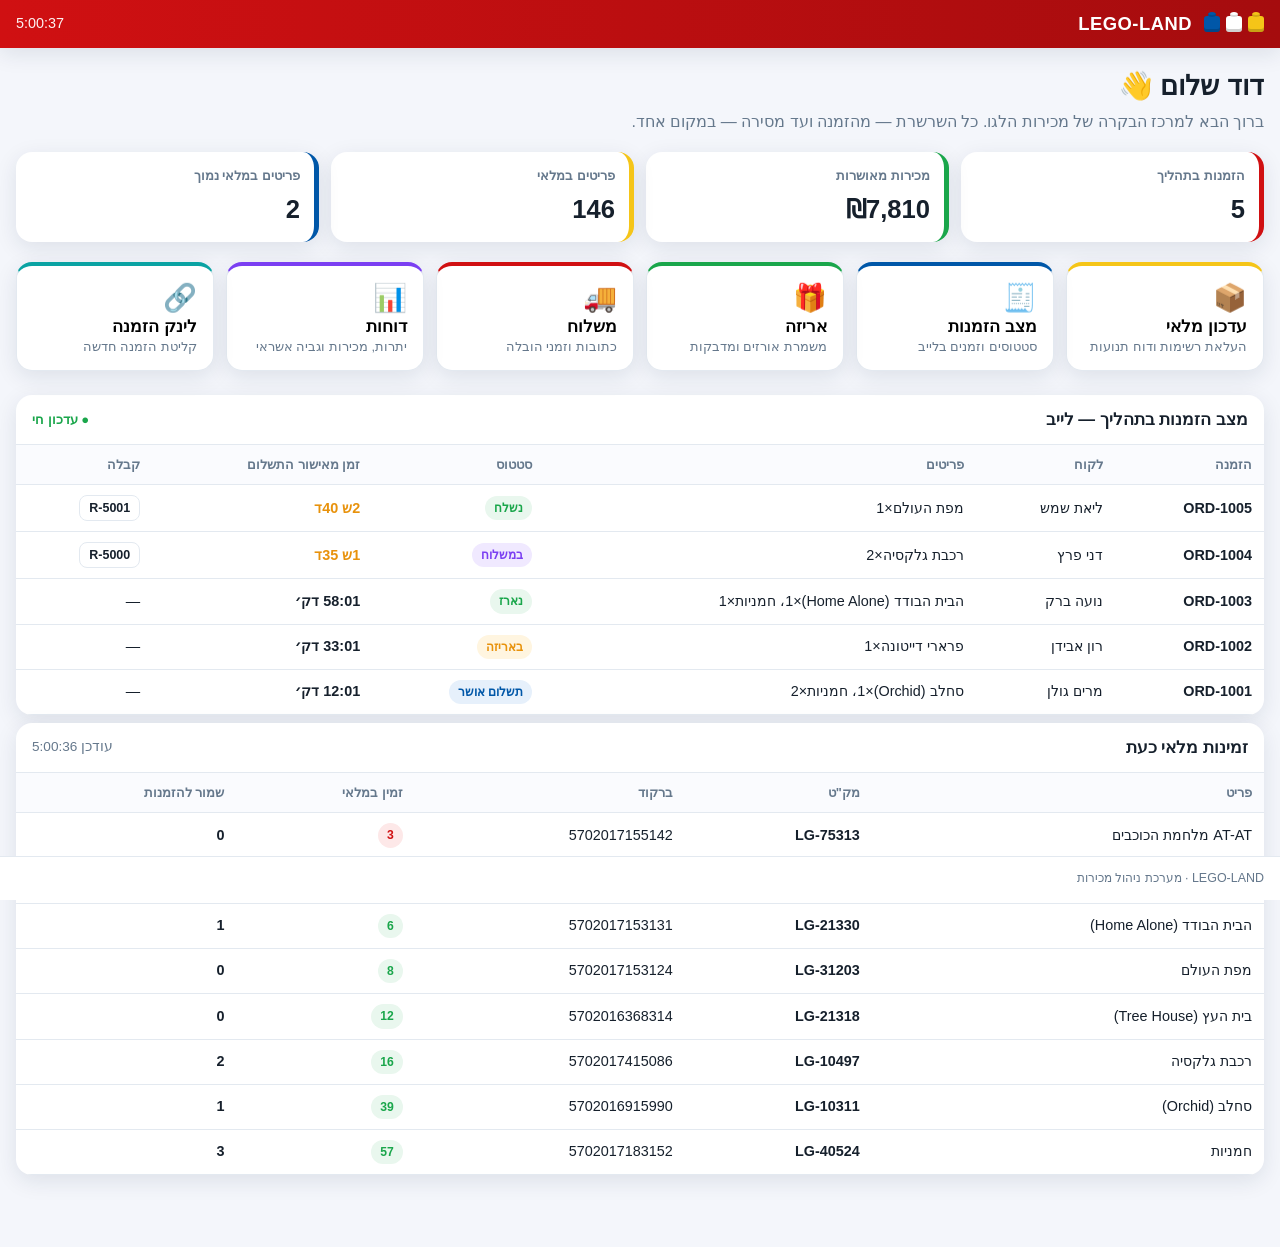
==== index.html @ 27aa3edf "Build LEGO-LAND sales management PWA Full sales-chain dashboard linking inventory, billing, packing " ====
<!DOCTYPE html>
<html lang="he" dir="rtl">
<head>
  <meta charset="UTF-8" />
  <meta name="viewport" content="width=device-width, initial-scale=1.0, viewport-fit=cover" />
  <meta name="theme-color" content="#d01012" />
  <meta name="description" content="מערכת ניהול מכירות לגו – מלאי, חיוב, אריזה, משלוח ודוחות" />
  <title>LEGO-LAND · ניהול מכירות</title>

  <!-- PWA -->
  <link rel="manifest" href="manifest.webmanifest" />
  <link rel="icon" type="image/svg+xml" href="icons/icon.svg" />
  <link rel="apple-touch-icon" href="icons/icon-180.png" />
  <meta name="apple-mobile-web-app-capable" content="yes" />
  <meta name="apple-mobile-web-app-status-bar-style" content="black-translucent" />
  <meta name="apple-mobile-web-app-title" content="LEGO-LAND" />
  <meta name="mobile-web-app-capable" content="yes" />

  <link rel="stylesheet" href="css/styles.css" />
</head>
<body>
  <!-- App bar -->
  <header class="appbar">
    <div class="appbar__brand">
      <span class="brick brick--red"></span>
      <span class="brick brick--yellow"></span>
      <span class="brick brick--blue"></span>
      <h1>LEGO-LAND</h1>
    </div>
    <div class="appbar__right">
      <span id="liveClock" class="clock" aria-live="polite"></span>
      <button id="installBtn" class="btn btn--ghost" hidden>⬇ הורד למסך הבית</button>
    </div>
  </header>

  <!-- Greeting -->
  <section class="greeting" id="greeting">
    <h2 class="greeting__title"><span id="greetUser">דוד</span> שלום 👋</h2>
    <p class="greeting__sub">ברוך הבא למרכז הבקרה של מכירות הלגו. כל השרשרת — מהזמנה ועד מסירה — במקום אחד.</p>
  </section>

  <!-- KPI strip -->
  <section class="kpis" id="kpis"></section>

  <!-- Main navigation buttons -->
  <nav class="tiles" id="mainNav" aria-label="ניווט ראשי">
    <button class="tile tile--inv"     data-view="inventory"><span class="tile__ico">📦</span><span class="tile__t">עדכון מלאי</span><span class="tile__s">העלאת רשימות ודוח תנועות</span></button>
    <button class="tile tile--orders"  data-view="orders"><span class="tile__ico">🧾</span><span class="tile__t">מצב הזמנות</span><span class="tile__s">סטטוסים וזמנים בלייב</span></button>
    <button class="tile tile--pack"    data-view="packing"><span class="tile__ico">🎁</span><span class="tile__t">אריזה</span><span class="tile__s">משמרת אורזים ומדבקות</span></button>
    <button class="tile tile--ship"    data-view="shipping"><span class="tile__ico">🚚</span><span class="tile__t">משלוח</span><span class="tile__s">כתובות וזמני הובלה</span></button>
    <button class="tile tile--rep"     data-view="reports"><span class="tile__ico">📊</span><span class="tile__t">דוחות</span><span class="tile__s">יתרות, מכירות וגביה אשראי</span></button>
    <button class="tile tile--link"    data-view="orderlink"><span class="tile__ico">🔗</span><span class="tile__t">לינק הזמנה</span><span class="tile__s">קליטת הזמנה חדשה</span></button>
  </nav>

  <!-- Live dashboard: orders in process -->
  <section class="panel" id="livePanel">
    <div class="panel__head">
      <h3>מצב הזמנות בתהליך — לייב</h3>
      <span class="dot dot--live">● עדכון חי</span>
    </div>
    <div class="table-wrap">
      <table class="tbl" id="liveOrdersTbl">
        <thead>
          <tr>
            <th>הזמנה</th><th>לקוח</th><th>פריטים</th><th>סטטוס</th>
            <th>זמן מאישור התשלום</th><th>קבלה</th>
          </tr>
        </thead>
        <tbody></tbody>
      </table>
    </div>
  </section>

  <!-- Live dashboard: stock availability -->
  <section class="panel" id="stockPanel">
    <div class="panel__head">
      <h3>זמינות מלאי כעת</h3>
      <span class="muted" id="stockUpdated"></span>
    </div>
    <div class="table-wrap">
      <table class="tbl" id="liveStockTbl">
        <thead>
          <tr><th>פריט</th><th>מק"ט</th><th>ברקוד</th><th>זמין במלאי</th><th>שמור להזמנות</th></tr>
        </thead>
        <tbody></tbody>
      </table>
    </div>
  </section>

  <!-- Generic view modal -->
  <div class="modal" id="modal" hidden>
    <div class="modal__backdrop" data-close></div>
    <div class="modal__card" role="dialog" aria-modal="true">
      <div class="modal__head">
        <h3 id="modalTitle"></h3>
        <button class="modal__x" data-close aria-label="סגירה">✕</button>
      </div>
      <div class="modal__body" id="modalBody"></div>
    </div>
  </div>

  <!-- Toast -->
  <div class="toast" id="toast" hidden></div>

  <footer class="foot">
    <span>LEGO-LAND · מערכת ניהול מכירות</span>
    <button id="resetDemo" class="btn btn--tiny btn--ghost">איפוס נתוני הדגמה</button>
  </footer>

  <script src="js/db.js"></script>
  <script src="js/excel.js"></script>
  <script src="js/app.js"></script>
  <script>
    if ('serviceWorker' in navigator) {
      window.addEventListener('load', () => navigator.serviceWorker.register('sw.js').catch(()=>{}));
    }
  </script>
</body>
</html>
---- css/styles.css ----
:root{
  --red:#d01012; --yellow:#f5c518; --blue:#0057a8; --green:#1aa64b;
  --ink:#16202c; --muted:#65788c; --line:#e3e9f0; --bg:#f4f6fb; --card:#fff;
  --shadow:0 6px 22px rgba(20,40,70,.10); --radius:16px;
  --ok:#1aa64b; --warn:#e8920c; --bad:#d01012; --info:#0057a8;
}
*{box-sizing:border-box}
html,body{margin:0;padding:0}
body{
  font-family:"Segoe UI",Arial,"Helvetica Neue",sans-serif;
  background:var(--bg); color:var(--ink); line-height:1.5;
  -webkit-tap-highlight-color:transparent;
  padding-bottom:64px;
}
h1,h2,h3{margin:0}
button{font-family:inherit;cursor:pointer}
.muted{color:var(--muted);font-size:.85rem}

/* App bar */
.appbar{
  position:sticky;top:0;z-index:30;display:flex;align-items:center;justify-content:space-between;
  gap:12px;padding:10px 16px;background:linear-gradient(90deg,var(--red),#a50c0e);
  color:#fff;box-shadow:var(--shadow)
}
.appbar__brand{display:flex;align-items:center;gap:6px}
.appbar__brand h1{font-size:1.15rem;letter-spacing:.5px;margin-inline-start:6px}
.appbar__right{display:flex;align-items:center;gap:10px}
.brick{width:16px;height:16px;border-radius:3px;position:relative;display:inline-block;box-shadow:inset 0 -3px rgba(0,0,0,.18)}
.brick::after{content:"";position:absolute;top:-4px;inset-inline-start:4px;width:8px;height:5px;border-radius:50%;background:inherit;box-shadow:inset 0 -2px rgba(0,0,0,.15)}
.brick--red{background:var(--yellow)}.brick--yellow{background:#fff}.brick--blue{background:var(--blue)}
.clock{font-variant-numeric:tabular-nums;font-size:.9rem;opacity:.95}

/* buttons */
.btn{border:0;border-radius:10px;padding:9px 14px;font-weight:600;background:var(--blue);color:#fff}
.btn--ghost{background:rgba(255,255,255,.16);border:1px solid rgba(255,255,255,.5)}
.btn--tiny{padding:5px 9px;font-size:.78rem;border-radius:8px}
.btn--ok{background:var(--green)} .btn--warn{background:var(--warn)} .btn--bad{background:var(--bad)}
.btn--line{background:#fff;color:var(--ink);border:1px solid var(--line)}
.btn[disabled]{opacity:.5;cursor:not-allowed}

/* greeting */
.greeting{padding:18px 16px 4px}
.greeting__title{font-size:1.7rem}
.greeting__sub{color:var(--muted);margin:4px 0 0}

/* KPIs */
.kpis{display:grid;grid-template-columns:repeat(auto-fit,minmax(150px,1fr));gap:12px;padding:14px 16px}
.kpi{background:var(--card);border-radius:var(--radius);padding:14px;box-shadow:var(--shadow);border-inline-start:5px solid var(--blue)}
.kpi h4{margin:0;color:var(--muted);font-size:.8rem;font-weight:600}
.kpi .v{font-size:1.6rem;font-weight:800;margin-top:4px}
.kpi--a{border-color:var(--red)}.kpi--b{border-color:var(--green)}.kpi--c{border-color:var(--yellow)}.kpi--d{border-color:var(--blue)}

/* tiles nav */
.tiles{display:grid;grid-template-columns:repeat(auto-fit,minmax(160px,1fr));gap:12px;padding:6px 16px 16px}
.tile{display:flex;flex-direction:column;gap:2px;align-items:flex-start;text-align:start;
  background:var(--card);border:1px solid var(--line);border-radius:var(--radius);padding:16px;box-shadow:var(--shadow);
  transition:transform .08s ease, box-shadow .12s}
.tile:hover{transform:translateY(-2px);box-shadow:0 10px 28px rgba(20,40,70,.16)}
.tile:active{transform:translateY(0)}
.tile__ico{font-size:1.7rem}
.tile__t{font-weight:800;font-size:1.05rem}
.tile__s{color:var(--muted);font-size:.8rem}
.tile--inv{border-top:4px solid var(--yellow)}
.tile--orders{border-top:4px solid var(--blue)}
.tile--pack{border-top:4px solid var(--green)}
.tile--ship{border-top:4px solid var(--red)}
.tile--rep{border-top:4px solid #7b3ff2}
.tile--link{border-top:4px solid #0aa3a3}

/* panels & tables */
.panel{background:var(--card);margin:8px 16px;border-radius:var(--radius);box-shadow:var(--shadow);overflow:hidden}
.panel__head{display:flex;align-items:center;justify-content:space-between;padding:12px 16px;border-bottom:1px solid var(--line)}
.panel__head h3{font-size:1.05rem}
.dot--live{color:var(--green);font-weight:700;font-size:.82rem;animation:pulse 1.6s infinite}
@keyframes pulse{0%,100%{opacity:1}50%{opacity:.45}}
.table-wrap{overflow-x:auto}
.tbl{width:100%;border-collapse:collapse;font-size:.9rem;min-width:560px}
.tbl th,.tbl td{padding:10px 12px;text-align:start;border-bottom:1px solid var(--line);white-space:nowrap}
.tbl th{background:#fafbfe;color:var(--muted);font-weight:700;font-size:.8rem;position:sticky;top:0}
.tbl tbody tr:hover{background:#f7f9ff}
.tbl .num{font-variant-numeric:tabular-nums;font-weight:700}

/* status chips */
.chip{display:inline-block;padding:3px 9px;border-radius:999px;font-size:.76rem;font-weight:700}
.chip--new{background:#eef2f7;color:#5b6b7c}
.chip--approved{background:#e6f0fb;color:var(--blue)}
.chip--packing{background:#fff5e0;color:var(--warn)}
.chip--packed{background:#e9f7ee;color:var(--green)}
.chip--shipping{background:#f0e9ff;color:#7b3ff2}
.chip--shipped{background:#e9f7ee;color:var(--green)}
.chip--delivered{background:#dff5e6;color:#0d7a35}
.chip--low{background:#fde8e8;color:var(--red)}
.chip--ok{background:#e9f7ee;color:var(--green)}
.elapsed{font-variant-numeric:tabular-nums;font-weight:700;color:var(--ink)}
.elapsed--warn{color:var(--warn)} .elapsed--bad{color:var(--bad)}

/* modal */
.modal{position:fixed;inset:0;z-index:50;display:flex;align-items:center;justify-content:center;padding:14px}
.modal[hidden]{display:none}
.modal__backdrop{position:absolute;inset:0;background:rgba(12,22,38,.55)}
.modal__card{position:relative;background:var(--card);border-radius:var(--radius);box-shadow:var(--shadow);
  width:min(960px,100%);max-height:90vh;display:flex;flex-direction:column;overflow:hidden}
.modal__head{display:flex;align-items:center;justify-content:space-between;padding:14px 18px;border-bottom:1px solid var(--line);background:#fafbfe}
.modal__head h3{font-size:1.15rem}
.modal__x{border:0;background:transparent;font-size:1.2rem;color:var(--muted)}
.modal__body{padding:16px 18px;overflow:auto}

/* forms */
.field{display:flex;flex-direction:column;gap:5px;margin-bottom:12px}
.field label{font-size:.82rem;font-weight:700;color:var(--muted)}
.field input,.field select,.field textarea{
  border:1px solid var(--line);border-radius:10px;padding:10px 12px;font-size:.95rem;font-family:inherit;background:#fff}
.field input:focus,.field select:focus,.field textarea:focus{outline:2px solid var(--blue);border-color:var(--blue)}
.grid2{display:grid;grid-template-columns:1fr 1fr;gap:12px}
.grid3{display:grid;grid-template-columns:1fr 1fr 1fr;gap:12px}
@media(max-width:560px){.grid2,.grid3{grid-template-columns:1fr}}
.actions{display:flex;gap:10px;flex-wrap:wrap;margin-top:8px}
.hint{background:#f0f6ff;border:1px solid #cfe1fb;border-radius:10px;padding:10px 12px;font-size:.84rem;color:#2c4a6b;margin-bottom:12px}
textarea.mono{font-family:ui-monospace,Consolas,monospace;min-height:120px;line-height:1.6}

/* sub-tabs */
.subtabs{display:flex;gap:8px;flex-wrap:wrap;margin-bottom:14px}
.subtab{border:1px solid var(--line);background:#fff;border-radius:999px;padding:7px 14px;font-weight:700;font-size:.85rem;color:var(--muted)}
.subtab.is-on{background:var(--blue);color:#fff;border-color:var(--blue)}

/* sticker (packing label) */
.sticker{border:2px dashed #222;border-radius:12px;padding:14px;max-width:360px;background:#fffef5;font-family:ui-monospace,Consolas,monospace}
.sticker h4{margin:0 0 6px;font-size:1.05rem}
.sticker .bc{font-size:1.4rem;letter-spacing:3px;text-align:center;background:#fff;border:1px solid #000;padding:6px;margin:8px 0;font-family:"Libre Barcode 39",monospace}
.sticker .row{display:flex;justify-content:space-between;font-size:.82rem;border-top:1px dotted #bbb;padding:3px 0}

/* receipt */
.receipt{background:#fff;border:1px solid var(--line);border-radius:12px;padding:18px;max-width:460px;margin:auto}
.receipt h3{text-align:center}
.receipt .ln{display:flex;justify-content:space-between;padding:4px 0;border-bottom:1px dotted #ddd;font-size:.9rem}
.receipt .total{font-weight:800;font-size:1.1rem;border-top:2px solid #000;margin-top:6px;padding-top:6px}

/* drill rows */
.drill{background:#fbfcff}
.miss{background:#fff1f1}
.matchok{background:#f1fbf4}

/* toast */
.toast{position:fixed;inset-inline:0;bottom:74px;margin:auto;width:max-content;max-width:90%;
  background:var(--ink);color:#fff;padding:11px 18px;border-radius:12px;box-shadow:var(--shadow);z-index:60;font-weight:600}
.toast[hidden]{display:none}

/* footer */
.foot{position:fixed;bottom:0;inset-inline:0;display:flex;align-items:center;justify-content:space-between;
  gap:10px;padding:8px 16px;background:#fff;border-top:1px solid var(--line);font-size:.78rem;color:var(--muted);z-index:20}
.empty{padding:26px;text-align:center;color:var(--muted)}
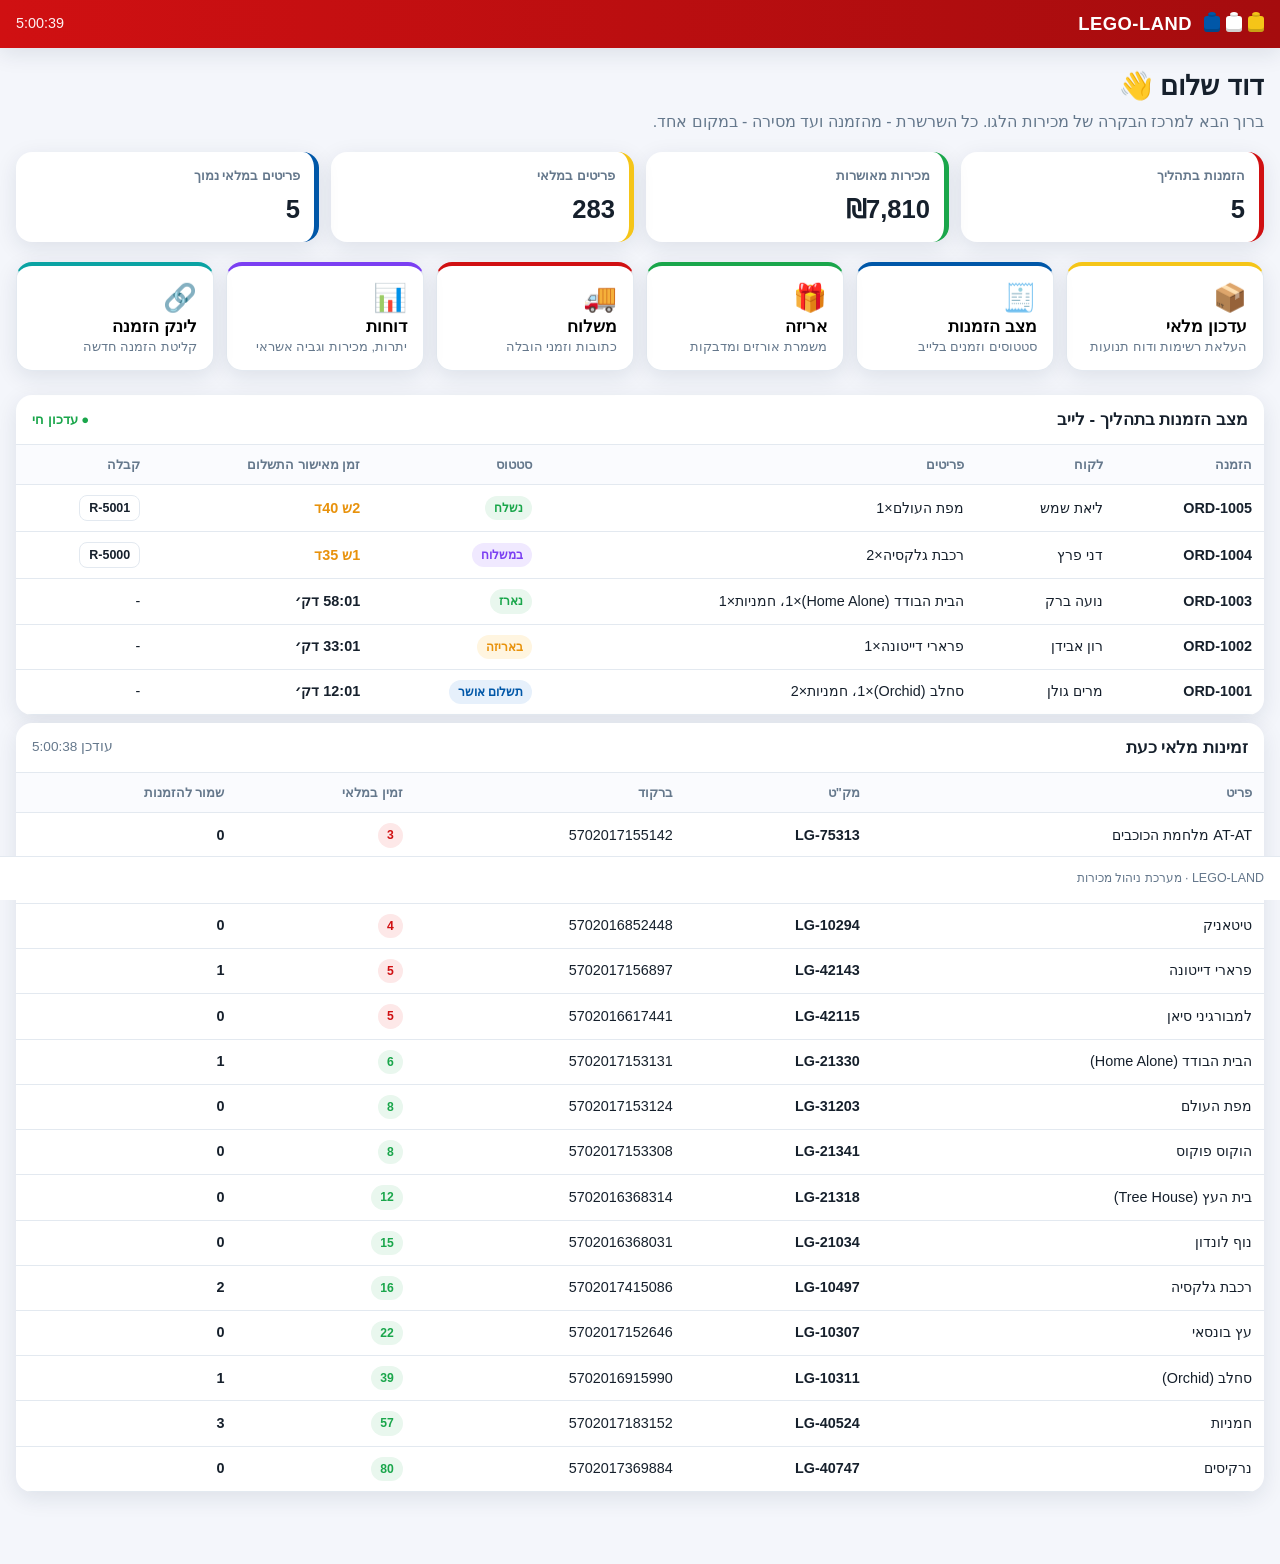
==== commit 8fcdcd2f: "Fix empty dashboard on file:// and shorten dashes - Storage falls back to in-memory when localStorag" ====
--- a/index.html
+++ b/index.html
@@ -4,7 +4,7 @@
   <meta charset="UTF-8" />
   <meta name="viewport" content="width=device-width, initial-scale=1.0, viewport-fit=cover" />
   <meta name="theme-color" content="#d01012" />
-  <meta name="description" content="מערכת ניהול מכירות לגו – מלאי, חיוב, אריזה, משלוח ודוחות" />
+  <meta name="description" content="מערכת ניהול מכירות לגו - מלאי, חיוב, אריזה, משלוח ודוחות" />
   <title>LEGO-LAND · ניהול מכירות</title>
 
   <!-- PWA -->
@@ -36,7 +36,7 @@
   <!-- Greeting -->
   <section class="greeting" id="greeting">
     <h2 class="greeting__title"><span id="greetUser">דוד</span> שלום 👋</h2>
-    <p class="greeting__sub">ברוך הבא למרכז הבקרה של מכירות הלגו. כל השרשרת — מהזמנה ועד מסירה — במקום אחד.</p>
+    <p class="greeting__sub">ברוך הבא למרכז הבקרה של מכירות הלגו. כל השרשרת - מהזמנה ועד מסירה - במקום אחד.</p>
   </section>
 
   <!-- KPI strip -->
@@ -55,7 +55,7 @@
   <!-- Live dashboard: orders in process -->
   <section class="panel" id="livePanel">
     <div class="panel__head">
-      <h3>מצב הזמנות בתהליך — לייב</h3>
+      <h3>מצב הזמנות בתהליך - לייב</h3>
       <span class="dot dot--live">● עדכון חי</span>
     </div>
     <div class="table-wrap">
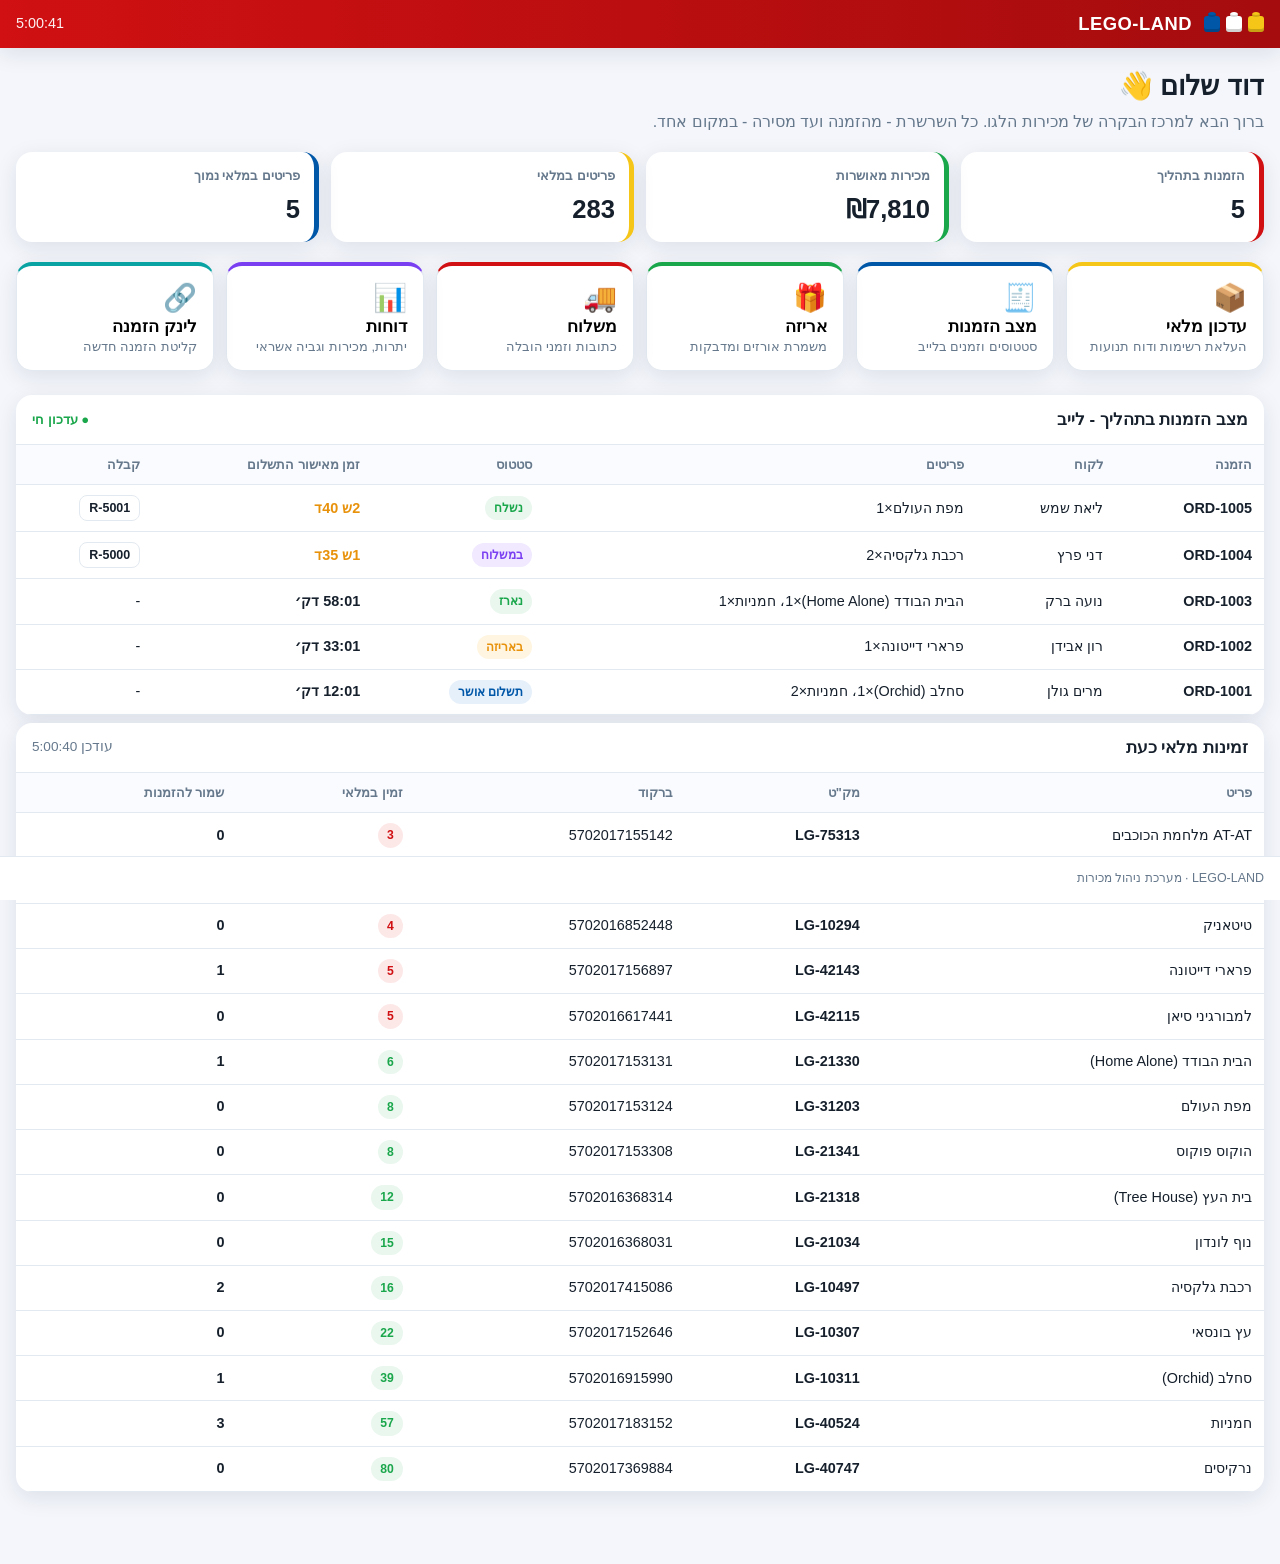
==== commit 43894f1b: "Add visible boot error reporter and defensive boot Surfaces any load failure as a banner (with guida" ====
--- a/index.html
+++ b/index.html
@@ -19,6 +19,20 @@
   <link rel="stylesheet" href="css/styles.css" />
 </head>
 <body>
+  <!-- Early diagnostic: surface any boot error visibly instead of a dead screen -->
+  <script>
+    window.__legoErr = function (msg) {
+      var b = document.getElementById('bootErr');
+      if (!b) {
+        b = document.createElement('div'); b.id = 'bootErr';
+        b.style.cssText = 'position:fixed;inset-inline:0;top:0;z-index:9999;background:#d01012;color:#fff;padding:10px 14px;font:14px/1.4 Arial;direction:rtl';
+        document.body.appendChild(b);
+      }
+      b.textContent = '⚠ שגיאה בטעינה: ' + msg + ' — נסה לפתוח את הקובץ בדפדפן Chrome/Safari (לא בתצוגה מקדימה).';
+    };
+    window.addEventListener('error', function (e) { window.__legoErr(e.message || e.error); });
+  </script>
+
   <!-- App bar -->
   <header class="appbar">
     <div class="appbar__brand">
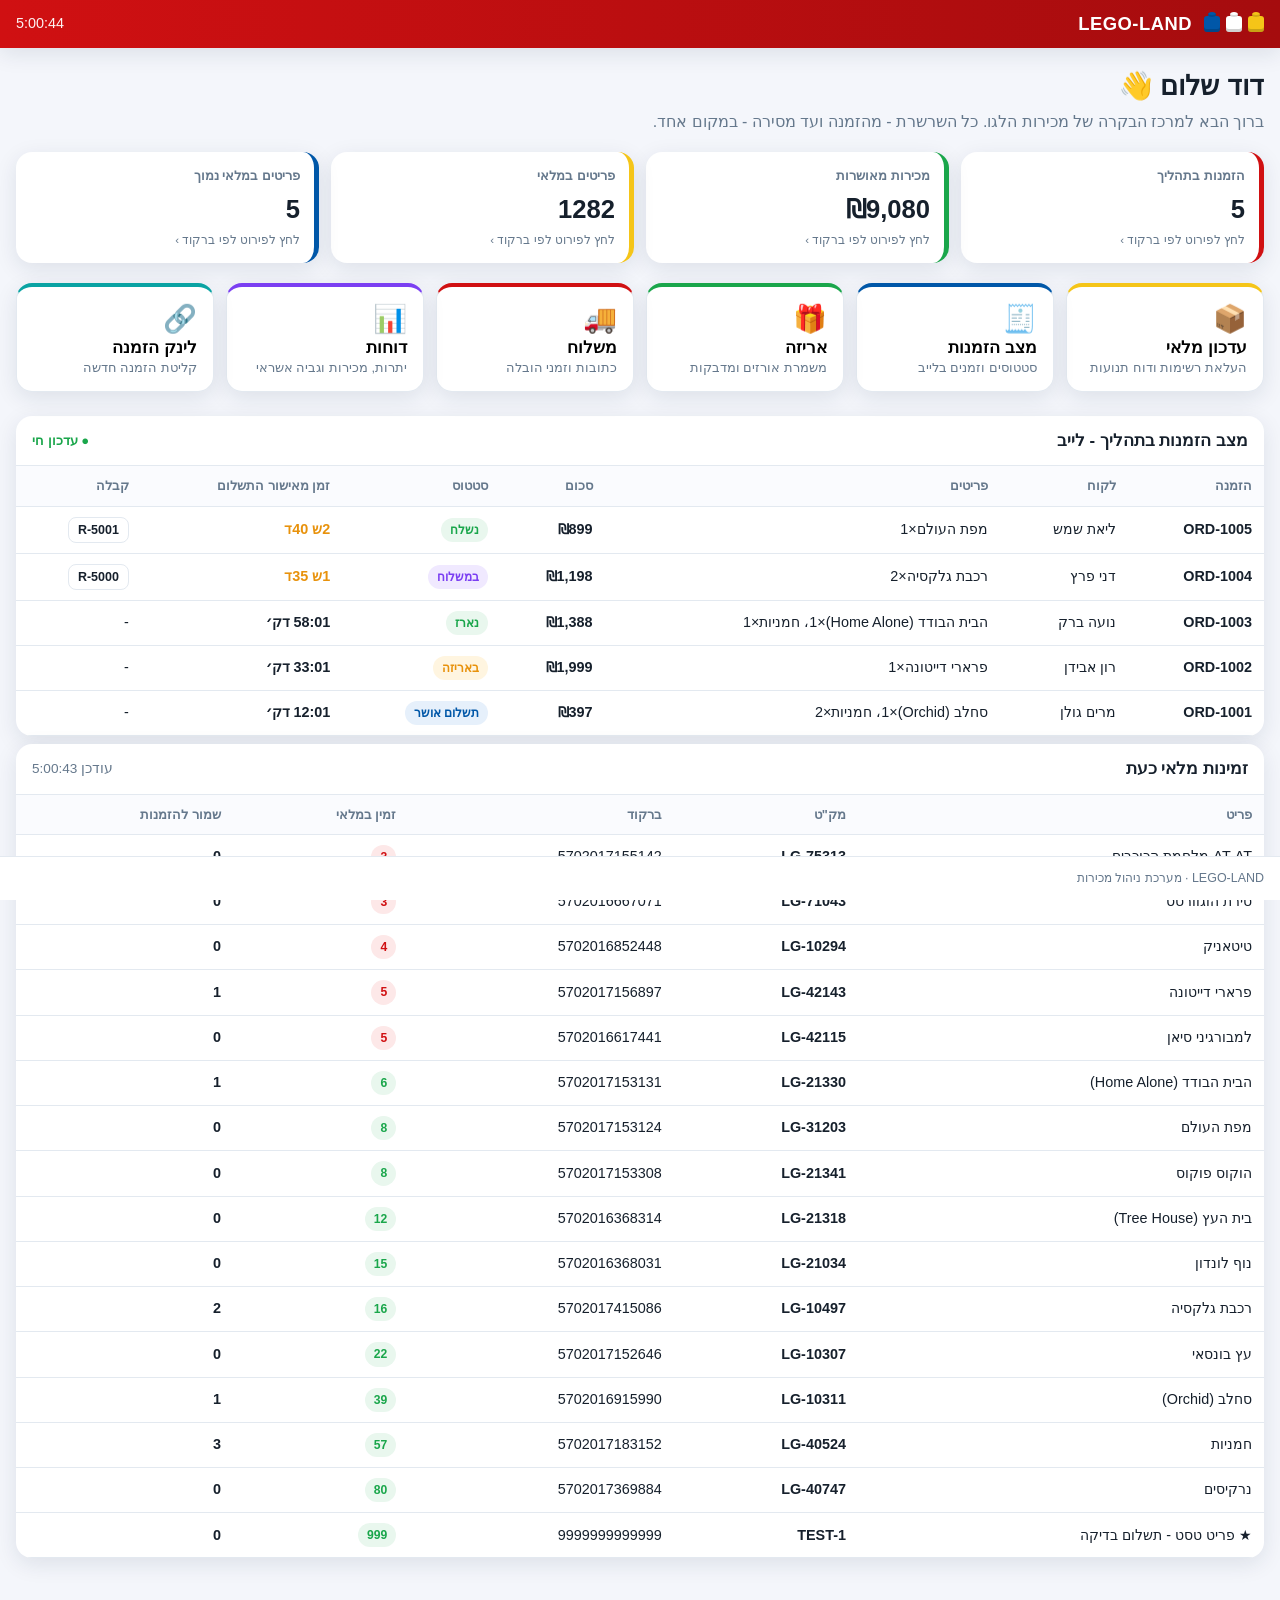
==== commit 1797d91a: "Show order amount in orders; refresh LEGO prices - Add order-total column to the orders view and the" ====
--- a/index.html
+++ b/index.html
@@ -76,7 +76,7 @@
       <table class="tbl" id="liveOrdersTbl">
         <thead>
           <tr>
-            <th>הזמנה</th><th>לקוח</th><th>פריטים</th><th>סטטוס</th>
+            <th>הזמנה</th><th>לקוח</th><th>פריטים</th><th>סכום</th><th>סטטוס</th>
             <th>זמן מאישור התשלום</th><th>קבלה</th>
           </tr>
         </thead>
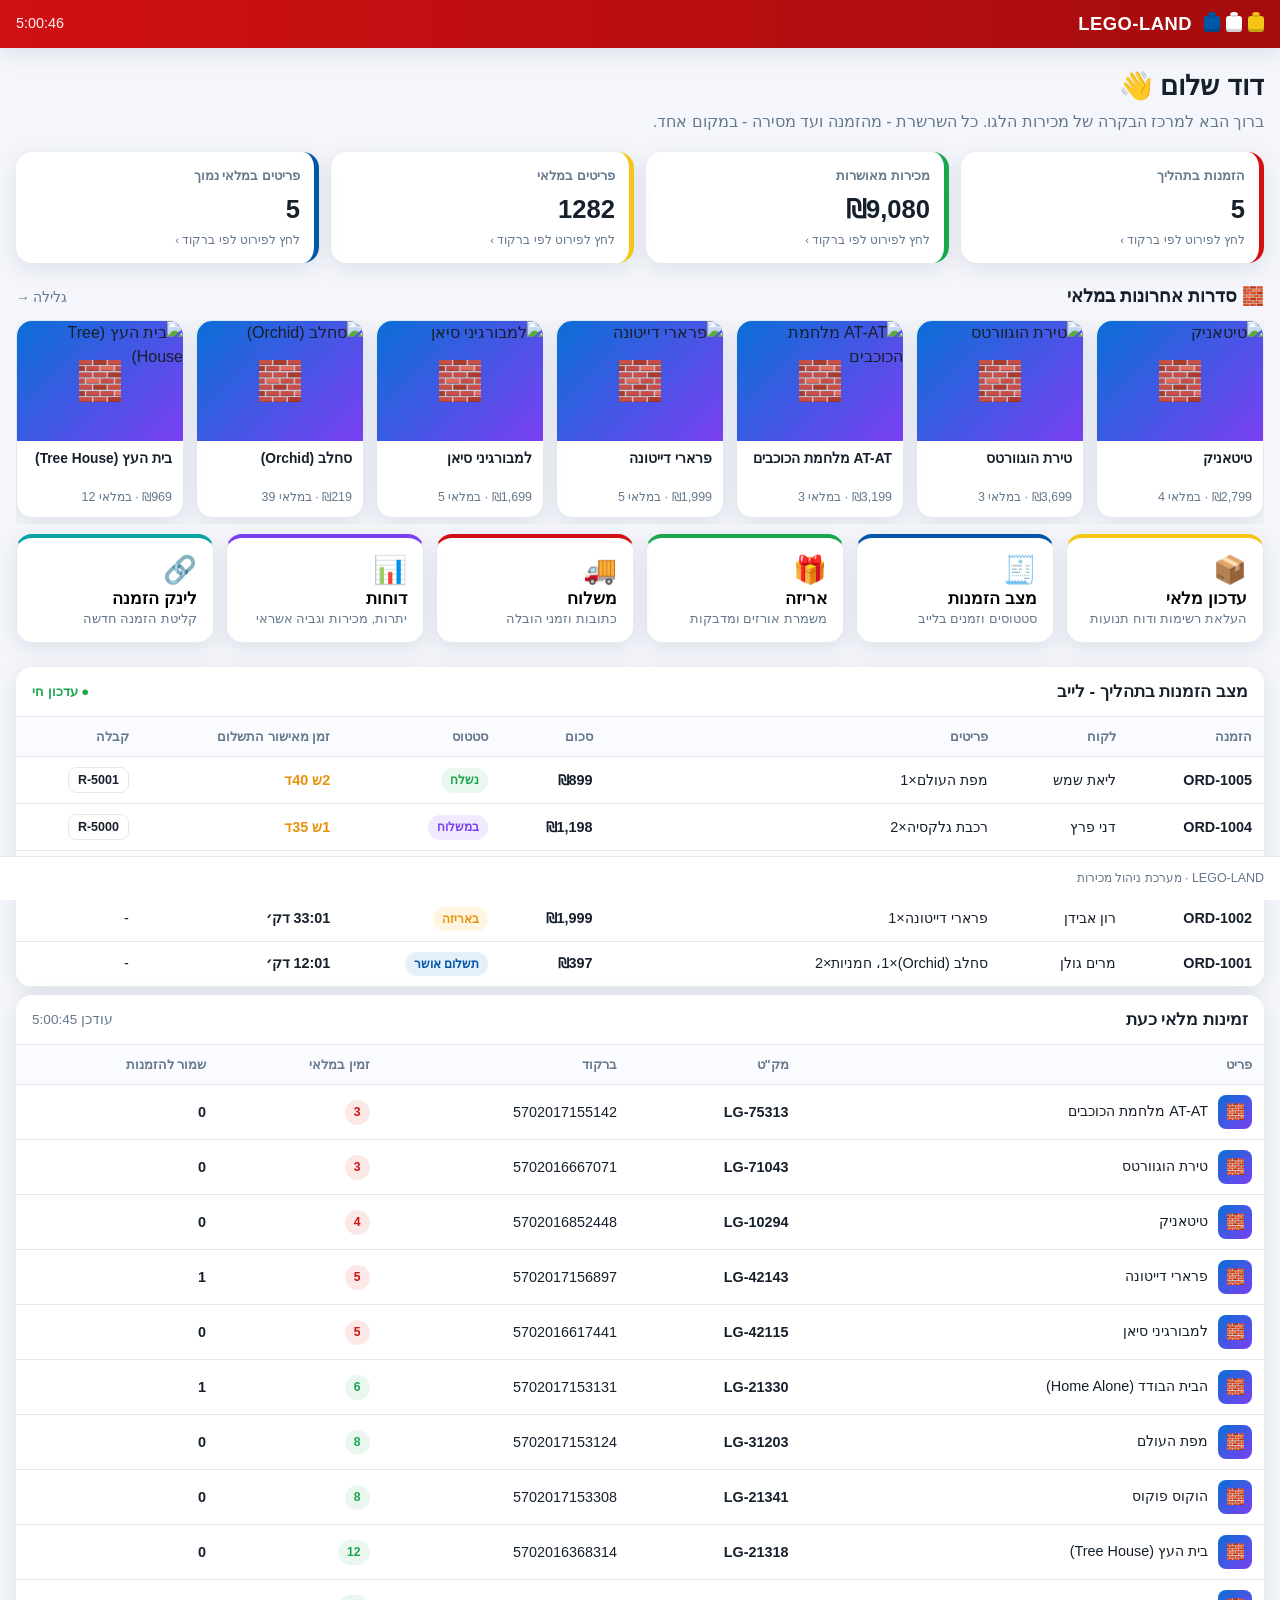
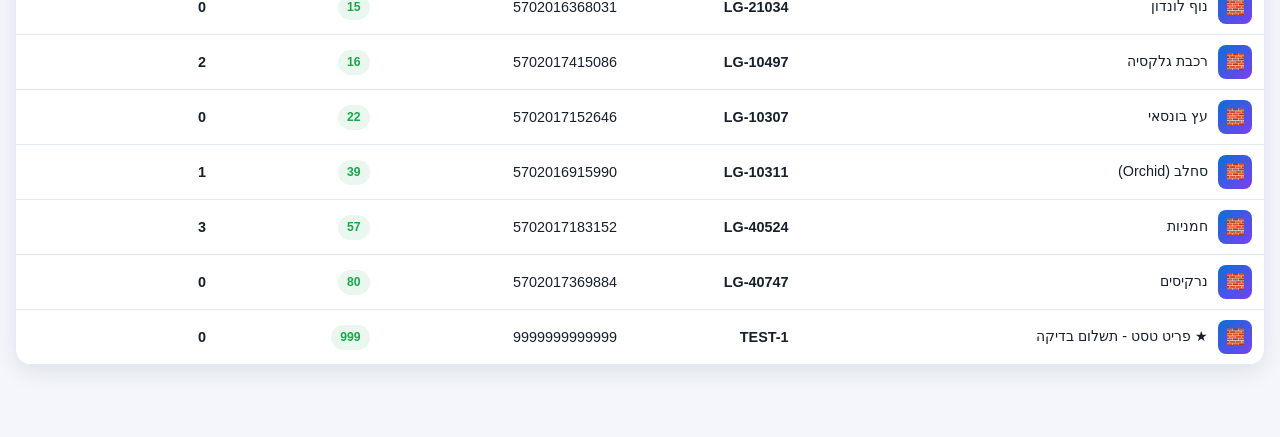
==== commit 68c31080: "Sync main: LEGO photos on dashboard and shop https://claude.ai/code/session_01ASiPnFW5V37WC3NwXNi74M" ====
--- a/index.html
+++ b/index.html
@@ -55,6 +55,9 @@
 
   <!-- KPI strip -->
   <section class="kpis" id="kpis"></section>
+
+  <!-- Recent LEGO series showcase -->
+  <section class="showcase" id="showcase"></section>
 
   <!-- Main navigation buttons -->
   <nav class="tiles" id="mainNav" aria-label="ניווט ראשי">
--- a/css/styles.css
+++ b/css/styles.css
@@ -49,6 +49,28 @@
 .kpi h4{margin:0;color:var(--muted);font-size:.8rem;font-weight:600}
 .kpi .v{font-size:1.6rem;font-weight:800;margin-top:4px}
 .kpi--a{border-color:var(--red)}.kpi--b{border-color:var(--green)}.kpi--c{border-color:var(--yellow)}.kpi--d{border-color:var(--blue)}
+
+/* recent series showcase */
+.showcase{margin:6px 16px 4px}
+.showcase__head{display:flex;align-items:baseline;justify-content:space-between;margin-bottom:10px}
+.showcase__head h3{font-size:1.1rem}
+.showcase__row{display:flex;gap:12px;overflow-x:auto;padding-bottom:6px;scroll-snap-type:x mandatory}
+.showcase__row::-webkit-scrollbar{height:7px}
+.showcase__row::-webkit-scrollbar-thumb{background:#cfdaea;border-radius:9px}
+.scard{flex:0 0 168px;background:var(--card);border-radius:16px;box-shadow:var(--shadow);overflow:hidden;scroll-snap-align:start;border:1px solid var(--line)}
+.scard__img{height:120px;position:relative;display:grid;place-items:center;background:linear-gradient(135deg,#0a6fd6,#7b3ff2);overflow:hidden}
+.scard__img img{position:absolute;inset:0;width:100%;height:100%;object-fit:cover}
+.scard__img .scard__ph{font-size:2.4rem;color:#fff;opacity:0}
+.scard__img.noimg .scard__ph{opacity:.85}
+.scard__b{padding:9px 11px}
+.scard__b b{display:block;font-size:.86rem;line-height:1.25;height:2.5em;overflow:hidden}
+.scard__b span{font-size:.78rem;color:var(--muted)}
+
+/* stock thumbnail */
+.thumb{display:inline-grid;place-items:center;width:34px;height:34px;border-radius:8px;overflow:hidden;vertical-align:middle;
+  background:linear-gradient(135deg,#0a6fd6,#7b3ff2);position:relative;margin-inline-end:6px}
+.thumb img{position:absolute;inset:0;width:100%;height:100%;object-fit:cover}
+.thumb i{font-style:normal;color:#fff;font-size:.95rem}
 
 /* tiles nav */
 .tiles{display:grid;grid-template-columns:repeat(auto-fit,minmax(160px,1fr));gap:12px;padding:6px 16px 16px}
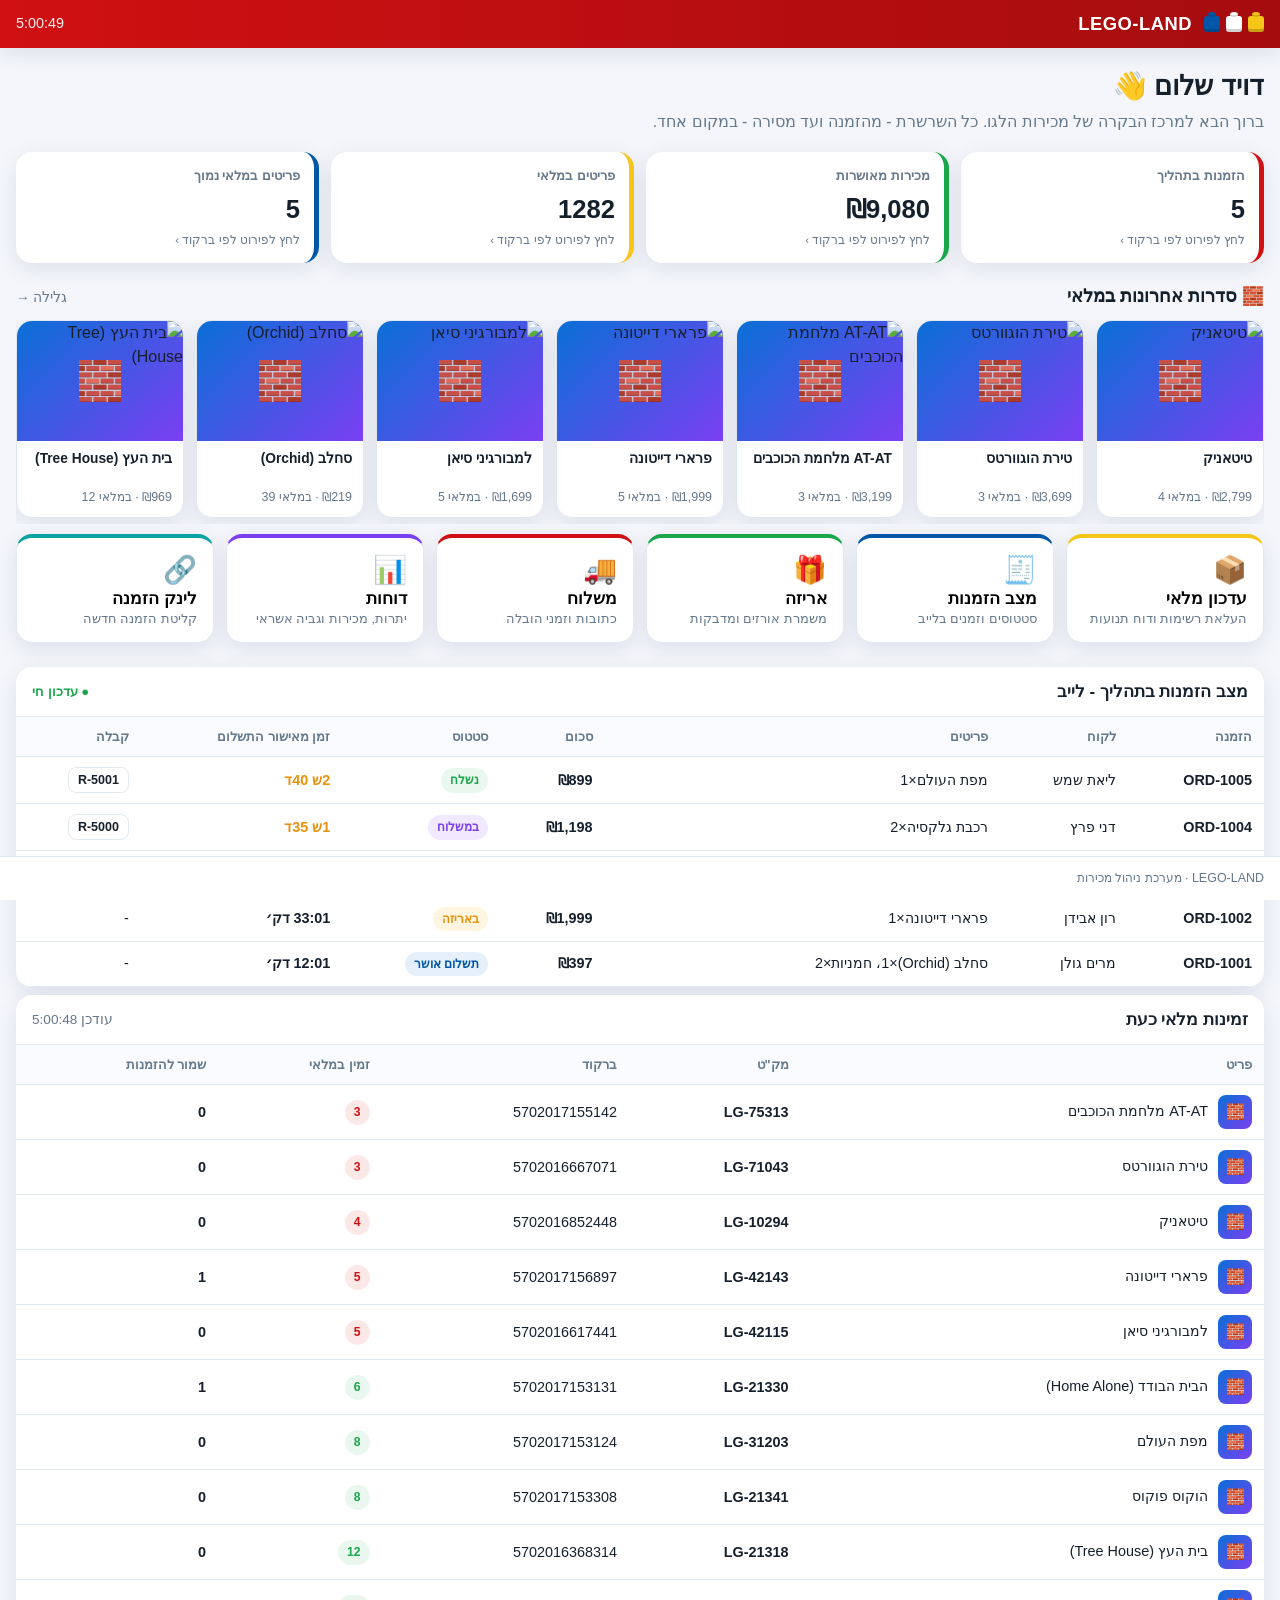
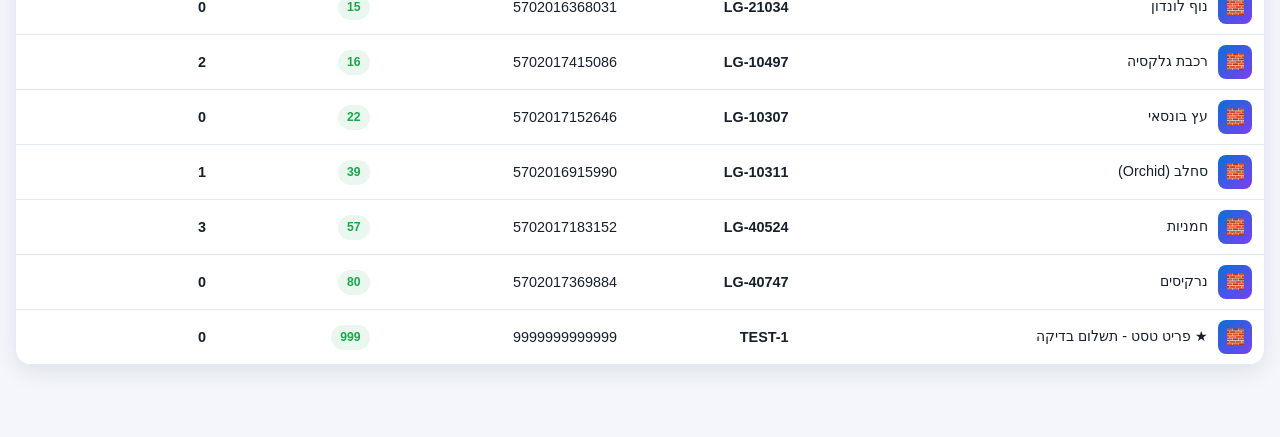
==== commit f9bbc12b: "Rename greeting user to דויד Update the seed user name and greeting to דויד and bump SEED_VERSION so" ====
--- a/index.html
+++ b/index.html
@@ -49,7 +49,7 @@
 
   <!-- Greeting -->
   <section class="greeting" id="greeting">
-    <h2 class="greeting__title"><span id="greetUser">דוד</span> שלום 👋</h2>
+    <h2 class="greeting__title"><span id="greetUser">דויד</span> שלום 👋</h2>
     <p class="greeting__sub">ברוך הבא למרכז הבקרה של מכירות הלגו. כל השרשרת - מהזמנה ועד מסירה - במקום אחד.</p>
   </section>
 
